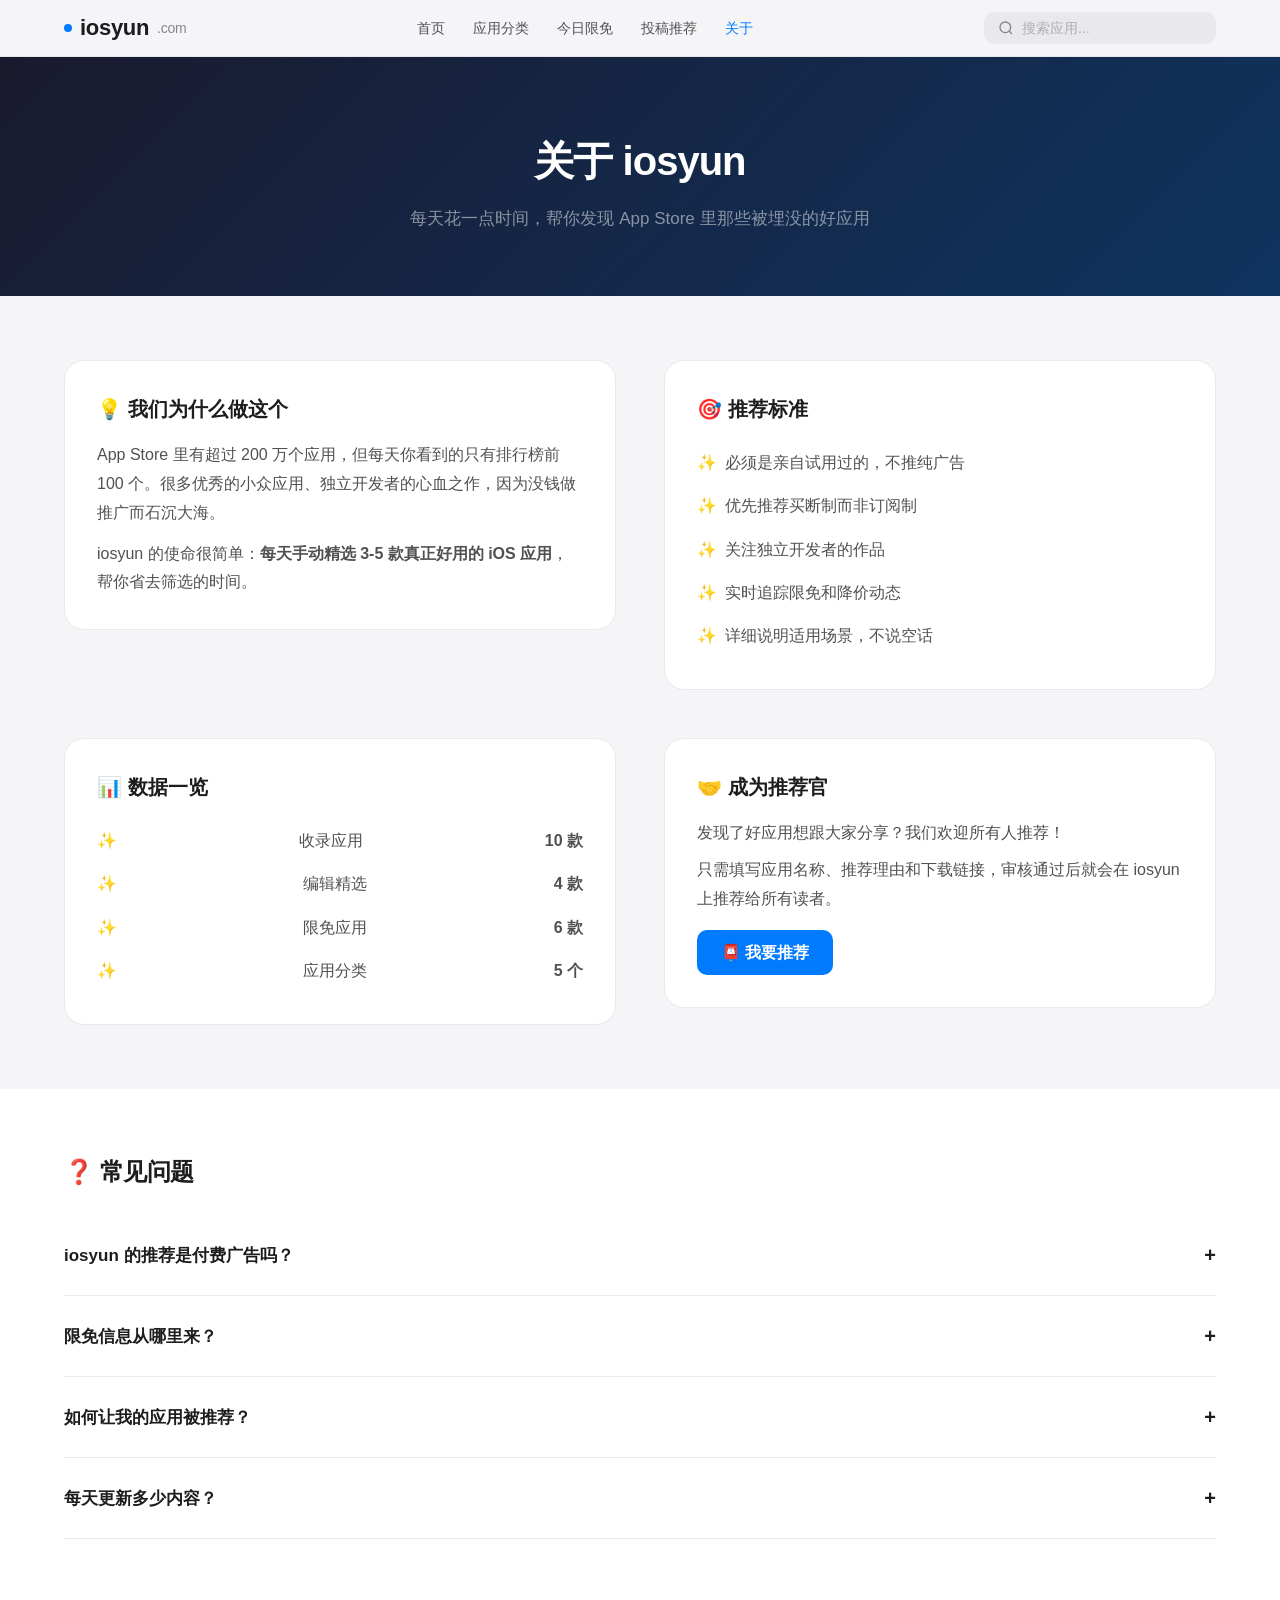
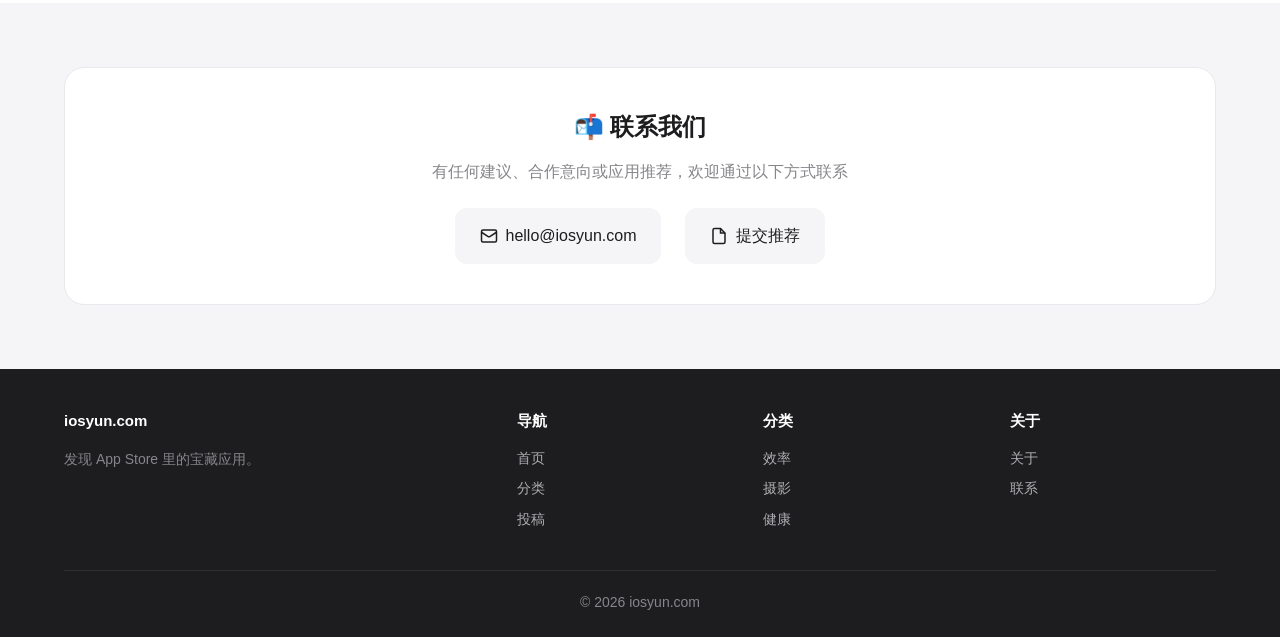
==== about.html @ 85121f59 "v1.0 - iOS应用推荐站上线" ====
<!DOCTYPE html>
<html lang="zh-CN">
<head>
<meta charset="UTF-8">
<meta name="viewport" content="width=device-width, initial-scale=1.0">
<title>关于我们 | iosyun</title>
<meta name="description" content="了解 iosyun - 你的 iOS 应用发现平台">
<meta name="keywords" content="关于iosyun,iOS应用推荐平台,应用发现,iOSyun团队">
<meta property="og:title" content="关于我们 | iosyun">
<meta property="og:description" content="了解 iosyun - 你的 iOS 应用发现平台">
<meta property="og:type" content="website">
<meta property="og:url" content="https://iosyun.com/about.html">
<meta property="og:site_name" content="iosyun">
<meta property="og:locale" content="zh_CN">
<meta name="twitter:card" content="summary">
<meta name="twitter:title" content="关于我们 | iosyun">
<meta name="twitter:description" content="了解 iosyun - 你的 iOS 应用发现平台">
<link rel="canonical" href="https://iosyun.com/about.html">
<link rel="stylesheet" href="css/style.css">
<script type="application/ld+json">
{"@context":"https://schema.org","@type":"Organization","name":"iosyun","url":"https://iosyun.com/","description":"iOS 应用发现平台，每日精选推荐优质应用。","foundingDate":"2026"}
</script>
<style>
.about-hero { background:linear-gradient(135deg,#1a1a2e,#0f3460); color:#fff; padding:72px 0 64px; text-align:center; }
.about-hero h1 { font-size:40px; font-weight:800; letter-spacing:-1px; margin-bottom:12px; }
.about-hero p { color:rgba(255,255,255,.5); font-size:17px; max-width:560px; margin:0 auto; }
.about-content { padding:64px 0; }
.about-grid { display:grid; grid-template-columns:1fr 1fr; gap:48px; align-items:start; }
.about-card { background:#fff; border-radius:var(--radius-lg); padding:32px; border:1px solid var(--gray-100); }
.about-card h3 { font-size:20px; font-weight:700; margin-bottom:16px; display:flex; align-items:center; gap:10px; }
.about-card p { color:var(--gray-700); line-height:1.8; }
.about-card ul { list-style:none; padding:0; }
.about-card li { padding:8px 0; color:var(--gray-700); line-height:1.7; display:flex; align-items:flex-start; gap:8px; }
.about-card li::before { content:'✨'; flex-shrink:0; }
.faq-section { background:#fff; padding:64px 0; }
.faq-item { border-bottom:1px solid var(--gray-100); padding:24px 0; cursor:pointer; }
.faq-item h4 { font-size:17px; font-weight:600; display:flex; justify-content:space-between; align-items:center; }
.faq-item h4 .icon { font-size:20px; transition:transform .3s; }
.faq-item.open h4 .icon { transform:rotate(45deg); }
.faq-item .answer { max-height:0; overflow:hidden; transition:max-height .3s,padding .3s; }
.faq-item.open .answer { max-height:300px; padding-top:12px; }
.faq-item .answer p { color:var(--gray-700); line-height:1.8; }
#contact { scroll-margin-top:80px; }
.contact-section { padding:64px 0; }
.contact-card { background:#fff; border-radius:var(--radius-lg); padding:40px; text-align:center; border:1px solid var(--gray-100); }
.contact-card h3 { font-size:24px; font-weight:700; margin-bottom:12px; }
.contact-card p { color:var(--gray-500); margin-bottom:24px; }
.contact-links { display:flex; justify-content:center; gap:24px; flex-wrap:wrap; }
.contact-link { display:flex; align-items:center; gap:8px; background:var(--gray-50); padding:14px 24px; border-radius:12px; font-weight:500; transition:all var(--transition); border:1px solid transparent; }
.contact-link:hover { background:#fff; border-color:var(--blue); color:var(--blue); }
@media (max-width:768px) { .about-grid { grid-template-columns:1fr; } }
</style>
</head>
<body>

<nav class="navbar">
  <div class="container">
    <a href="index.html" class="nav-logo"><span class="dot"></span>iosyun<span>.com</span></a>
    <ul class="nav-links">
      <li><a href="index.html">首页</a></li>
      <li><a href="category.html">应用分类</a></li>
      <li><a href="category.html?filter=free">今日限免</a></li>
      <li><a href="submit.html">投稿推荐</a></li>
      <li><a href="about.html" class="active">关于</a></li>
    </ul>
    <div class="nav-search">
      <svg viewBox="0 0 24 24" fill="none" stroke="currentColor" stroke-width="2"><circle cx="11" cy="11" r="8"/><path d="m21 21-4.35-4.35"/></svg>
      <input type="text" id="navSearch" placeholder="搜索应用...">
    </div>
    <button class="nav-mobile" style="background:none;font-size:24px;cursor:pointer;">☰</button>
  </div>
</nav>

<section class="about-hero">
  <div class="container">
    <h1>关于 iosyun</h1>
    <p>每天花一点时间，帮你发现 App Store 里那些被埋没的好应用</p>
  </div>
</section>

<section class="about-content">
  <div class="container">
    <div class="about-grid">
      <div class="about-card">
        <h3>💡 我们为什么做这个</h3>
        <p>App Store 里有超过 200 万个应用，但每天你看到的只有排行榜前 100 个。很多优秀的小众应用、独立开发者的心血之作，因为没钱做推广而石沉大海。</p>
        <p style="margin-top:12px;">iosyun 的使命很简单：<strong>每天手动精选 3-5 款真正好用的 iOS 应用</strong>，帮你省去筛选的时间。</p>
      </div>
      <div class="about-card">
        <h3>🎯 推荐标准</h3>
        <ul>
          <li>必须是亲自试用过的，不推纯广告</li>
          <li>优先推荐买断制而非订阅制</li>
          <li>关注独立开发者的作品</li>
          <li>实时追踪限免和降价动态</li>
          <li>详细说明适用场景，不说空话</li>
        </ul>
      </div>
      <div class="about-card">
        <h3>📊 数据一览</h3>
        <ul id="aboutStats" style="list-style:none;">
          <li style="display:flex;justify-content:space-between;"><span>收录应用</span><strong id="asApps">-</strong></li>
          <li style="display:flex;justify-content:space-between;"><span>编辑精选</span><strong id="asFeatured">-</strong></li>
          <li style="display:flex;justify-content:space-between;"><span>限免应用</span><strong id="asFree">-</strong></li>
          <li style="display:flex;justify-content:space-between;"><span>应用分类</span><strong id="asCats">-</strong></li>
        </ul>
      </div>
      <div class="about-card">
        <h3>🤝 成为推荐官</h3>
        <p>发现了好应用想跟大家分享？我们欢迎所有人推荐！</p>
        <p style="margin-top:8px;">只需填写应用名称、推荐理由和下载链接，审核通过后就会在 iosyun 上推荐给所有读者。</p>
        <a href="submit.html" style="display:inline-block;margin-top:16px;background:var(--blue);color:#fff;padding:10px 24px;border-radius:10px;font-weight:600;">📮 我要推荐</a>
      </div>
    </div>
  </div>
</section>

<section class="faq-section">
  <div class="container">
    <div class="section-header"><h2>❓ 常见问题</h2></div>
    <div class="faq-item" onclick="this.classList.toggle('open')">
      <h4>iosyun 的推荐是付费广告吗？<span class="icon">+</span></h4>
      <div class="answer"><p>不是。所有推荐都基于编辑真实体验和筛选。如果哪天接了付费推广，我们会明确标注"广告"。目前我们主要通过 App Store 联盟佣金获得收入。</p></div>
    </div>
    <div class="faq-item" onclick="this.classList.toggle('open')">
      <h4>限免信息从哪里来？<span class="icon">+</span></h4>
      <div class="answer"><p>我们每日监控多个数据源，包括 App Store 价格变动、开发者公告、以及社区的限免分享。确认限免真实有效后才会推荐。</p></div>
    </div>
    <div class="faq-item" onclick="this.classList.toggle('open')">
      <h4>如何让我的应用被推荐？<span class="icon">+</span></h4>
      <div class="answer"><p>请通过 <a href="submit.html" style="color:var(--blue);">投稿推荐</a> 页面提交你的应用。或者直接联系我们。推荐基于应用质量，不收取费用。</p></div>
    </div>
    <div class="faq-item" onclick="this.classList.toggle('open')">
      <h4>每天更新多少内容？<span class="icon">+</span></h4>
      <div class="answer"><p>每日更新 3-5 款应用推荐，限免信息实时追踪。我们坚持"少而精"的原则，不做信息轰炸。</p></div>
    </div>
  </div>
</section>

<section class="contact-section" id="contact">
  <div class="container">
    <div class="contact-card">
      <h3>📬 联系我们</h3>
      <p>有任何建议、合作意向或应用推荐，欢迎通过以下方式联系</p>
      <div class="contact-links">
        <a href="mailto:hello@iosyun.com" class="contact-link">
          <svg width="18" height="18" viewBox="0 0 24 24" fill="none" stroke="currentColor" stroke-width="2"><rect x="2" y="4" width="20" height="16" rx="2"/><path d="m22 7-8.97 5.7a1.94 1.94 0 0 1-2.06 0L2 7"/></svg>
          hello@iosyun.com
        </a>
        <a href="submit.html" class="contact-link">
          <svg width="18" height="18" viewBox="0 0 24 24" fill="none" stroke="currentColor" stroke-width="2"><path d="M14 2H6a2 2 0 0 0-2 2v16a2 2 0 0 0 2 2h12a2 2 0 0 0 2-2V8z"/><polyline points="14 2 14 8 20 8"/></svg>
          提交推荐
        </a>
      </div>
    </div>
  </div>
</section>

<footer class="footer">
  <div class="container">
    <div class="footer-grid">
      <div><h4>iosyun.com</h4><p style="color:var(--gray-500);line-height:1.8;">发现 App Store 里的宝藏应用。</p></div>
      <div><h4>导航</h4><ul><li><a href="index.html">首页</a></li><li><a href="category.html">分类</a></li><li><a href="submit.html">投稿</a></li></ul></div>
      <div><h4>分类</h4><ul><li><a href="category.html?cat=效率">效率</a></li><li><a href="category.html?cat=摄影">摄影</a></li><li><a href="category.html?cat=健康">健康</a></li></ul></div>
      <div><h4>关于</h4><ul><li><a href="about.html">关于</a></li><li><a href="about.html#contact">联系</a></li></ul></div>
    </div>
    <div class="footer-bottom">&copy; 2026 iosyun.com</div>
  </div>
</footer>

<script src="js/data.js"></script>
<script src="js/main.js"></script>
<script>
document.addEventListener('DOMContentLoaded', () => {
  const apps = loadApps();
  const cats = [...new Set(apps.map(a => a.category))];
  document.getElementById('asApps').textContent = apps.length + ' 款';
  document.getElementById('asFeatured').textContent = apps.filter(a => a.featured).length + ' 款';
  document.getElementById('asFree').textContent = apps.filter(a => a.isFree || a.price === '免费').length + ' 款';
  document.getElementById('asCats').textContent = cats.length + ' 个';
});
</script>
</body>
</html>
---- css/style.css ----
/* === Reset & Base === */
*, *::before, *::after { box-sizing: border-box; margin: 0; padding: 0; }

:root {
  --blue: #007AFF;
  --blue-dark: #0056CC;
  --red: #FF3B30;
  --orange: #FF9500;
  --green: #34C759;
  --gray-50: #f5f5f7;
  --gray-100: #e8e8ed;
  --gray-200: #d2d2d7;
  --gray-300: #aeaeb2;
  --gray-500: #86868b;
  --gray-700: #515154;
  --gray-900: #1d1d1f;
  --radius-sm: 10px;
  --radius: 16px;
  --radius-lg: 20px;
  --shadow-sm: 0 1px 3px rgba(0,0,0,.06);
  --shadow: 0 4px 16px rgba(0,0,0,.08);
  --shadow-lg: 0 12px 40px rgba(0,0,0,.12);
  --transition: .25s cubic-bezier(.4,0,.2,1);
}

html { scroll-behavior: smooth; }

body {
  font-family: -apple-system, BlinkMacSystemFont, "SF Pro Display", "Segoe UI", Roboto, sans-serif;
  color: var(--gray-900);
  background: var(--gray-50);
  line-height: 1.6;
  -webkit-font-smoothing: antialiased;
}

a { color: inherit; text-decoration: none; }
img { max-width: 100%; display: block; }
button { font-family: inherit; cursor: pointer; border: none; outline: none; }

.container { max-width: 1200px; margin: 0 auto; padding: 0 24px; }

/* === Navbar === */
.navbar {
  position: sticky; top: 0; z-index: 100;
  background: rgba(245,245,247,.85);
  backdrop-filter: saturate(180%) blur(20px);
  -webkit-backdrop-filter: saturate(180%) blur(20px);
  border-bottom: 1px solid rgba(0,0,0,.06);
}
.navbar .container {
  display: flex; align-items: center; justify-content: space-between;
  height: 56px;
}
.nav-logo {
  font-size: 22px; font-weight: 700; letter-spacing: -.3px;
  display: flex; align-items: center; gap: 8px;
}
.nav-logo .dot { width: 8px; height: 8px; background: var(--blue); border-radius: 50%; }
.nav-logo span:last-child { color: var(--gray-500); font-weight: 400; font-size: 14px; }
.nav-links { display: flex; gap: 28px; list-style: none; }
.nav-links a { font-size: 14px; font-weight: 500; color: var(--gray-700); transition: color var(--transition); padding: 4px 0; }
.nav-links a:hover, .nav-links a.active { color: var(--blue); }
.nav-search {
  display: flex; align-items: center; gap: 8px;
  background: var(--gray-100); border-radius: 10px;
  padding: 8px 14px; transition: all var(--transition);
}
.nav-search:focus-within { background: #fff; box-shadow: 0 0 0 3px rgba(0,122,255,.15); }
.nav-search svg { width: 16px; height: 16px; color: var(--gray-500); flex-shrink: 0; }
.nav-search input {
  border: none; outline: none; background: transparent;
  font-size: 14px; width: 180px; color: var(--gray-900);
}
.nav-search input::placeholder { color: var(--gray-300); }
.nav-mobile { display: none; }

.nav-links.show {
  display: flex !important; flex-direction: column;
  position: absolute; top: 56px; left: 0; right: 0;
  background: rgba(245,245,247,.98);
  backdrop-filter: blur(20px);
  -webkit-backdrop-filter: blur(20px);
  padding: 16px 24px; gap: 8px;
  border-bottom: 1px solid rgba(0,0,0,.06);
  z-index: 99;
}
.nav-links.show a { padding: 10px 0; font-size: 16px; }

@media (max-width: 768px) {
  .nav-links:not(.show), .nav-search { display: none; }
  .nav-mobile { display: block; }
  .navbar .container { height: 52px; }
}

/* === Hero === */
.hero {
  background: linear-gradient(135deg, #1a1a2e 0%, #16213e 40%, #0f3460 100%);
  color: #fff; padding: 72px 0 80px; text-align: center; position: relative;
  overflow: hidden;
}
.hero::before {
  content: ''; position: absolute; top: -50%; right: -20%;
  width: 500px; height: 500px;
  background: radial-gradient(circle, rgba(0,122,255,.25) 0%, transparent 70%);
  border-radius: 50%;
}
.hero::after {
  content: ''; position: absolute; bottom: -30%; left: -10%;
  width: 400px; height: 400px;
  background: radial-gradient(circle, rgba(52,199,89,.15) 0%, transparent 70%);
  border-radius: 50%;
}
.hero .container { position: relative; z-index: 1; }
.hero-badge {
  display: inline-block; background: rgba(255,255,255,.12);
  border: 1px solid rgba(255,255,255,.15);
  border-radius: 50px; padding: 6px 18px; font-size: 13px;
  color: rgba(255,255,255,.8); margin-bottom: 24px;
  backdrop-filter: blur(10px);
}
.hero-badge .pulse { display: inline-block; width: 7px; height: 7px; background: var(--green); border-radius: 50%; margin-right: 6px; animation: pulse 2s infinite; }
@keyframes pulse { 0%,100%{opacity:1} 50%{opacity:.4} }
.hero h1 {
  font-size: 48px; font-weight: 800; letter-spacing: -1.5px;
  line-height: 1.15; margin-bottom: 16px;
}
.hero h1 span { background: linear-gradient(135deg, #60a5fa, #34d399); -webkit-background-clip: text; -webkit-text-fill-color: transparent; }
.hero p { font-size: 18px; color: rgba(255,255,255,.6); margin-bottom: 36px; max-width: 520px; margin-left: auto; margin-right: auto; }
.hero-search {
  display: flex; align-items: center; max-width: 520px; margin: 0 auto;
  background: rgba(255,255,255,.1); border: 1px solid rgba(255,255,255,.15);
  border-radius: 14px; padding: 4px; backdrop-filter: blur(10px);
}
.hero-search input {
  flex: 1; border: none; outline: none; background: transparent;
  padding: 12px 18px; color: #fff; font-size: 15px;
}
.hero-search input::placeholder { color: rgba(255,255,255,.4); }
.hero-search button {
  background: var(--blue); color: #fff; border-radius: 11px;
  padding: 10px 24px; font-size: 14px; font-weight: 600;
  transition: background var(--transition);
}
.hero-search button:hover { background: var(--blue-dark); }
.hero-stats { display: flex; justify-content: center; gap: 60px; margin-top: 40px; }
.hero-stat { text-align: center; }
.hero-stat .num { font-size: 28px; font-weight: 700; }
.hero-stat .label { font-size: 13px; color: rgba(255,255,255,.5); margin-top: 4px; }
@media (max-width: 768px) {
  .hero { padding: 48px 0 56px; }
  .hero h1 { font-size: 32px; }
  .hero p { font-size: 15px; }
  .hero-stats { gap: 32px; }
  .hero-stat .num { font-size: 22px; }
}

/* === Section Header === */
.section-header {
  display: flex; align-items: center; justify-content: space-between;
  margin-bottom: 24px;
}
.section-header h2 { font-size: 24px; font-weight: 700; letter-spacing: -.5px; }
.section-header a {
  font-size: 14px; color: var(--blue); font-weight: 500;
  display: flex; align-items: center; gap: 4px;
}
.section-header a:hover { text-decoration: underline; }

/* === Section Spacing === */
.section { padding: 56px 0; }
.section:nth-child(even) { background: #fff; }

/* === Category Chips === */
.categories {
  display: flex; flex-wrap: wrap; gap: 10px; margin-bottom: 8px;
}
.cat-chip {
  padding: 10px 20px; border-radius: 50px; font-size: 14px; font-weight: 500;
  border: 1px solid var(--gray-200); background: #fff; color: var(--gray-700);
  transition: all var(--transition); white-space: nowrap;
}
.cat-chip:hover, .cat-chip.active {
  background: var(--blue); color: #fff; border-color: var(--blue);
}
.cat-chip .emoji { margin-right: 4px; }
@media (max-width: 768px) {
  .categories { flex-wrap: nowrap; overflow-x: auto; -webkit-overflow-scrolling: touch; padding-bottom: 12px; gap: 8px; }
  .cat-chip { flex-shrink: 0; font-size: 13px; padding: 8px 16px; }
  .categories::-webkit-scrollbar { display: none; }
}

/* === App Card Grid === */
.app-grid {
  display: grid;
  grid-template-columns: repeat(4, 1fr);
  gap: 20px;
}
@media (max-width: 1024px) { .app-grid { grid-template-columns: repeat(3, 1fr); } }
@media (max-width: 768px) { .app-grid { grid-template-columns: repeat(2, 1fr); gap: 14px; } }
@media (max-width: 480px) { .app-grid { grid-template-columns: 1fr; } }

/* === App Card === */
.app-card {
  background: #fff; border-radius: var(--radius);
  padding: 20px; transition: all var(--transition);
  border: 1px solid transparent;
  cursor: pointer; position: relative; overflow: hidden;
}
.app-card:hover {
  transform: translateY(-4px);
  box-shadow: var(--shadow-lg);
  border-color: var(--gray-100);
}
.app-card .badge {
  position: absolute; top: 16px; right: 16px;
  font-size: 11px; font-weight: 700; padding: 4px 10px;
  border-radius: 6px; text-transform: uppercase; letter-spacing: .5px;
}
.badge-free { background: #d4f5dd; color: #1a7f37; }
.badge-off { background: #ffe0d4; color: #c0392b; }
.badge-hot { background: #ffe7cc; color: #b35900; }
.app-icon-placeholder {
  margin-bottom: 14px;
}
.app-icon-img {
  margin-bottom: 14px;
  object-fit: cover;
}
.card-title { font-size: 16px; font-weight: 600; margin-bottom: 4px; }
.card-category { font-size: 13px; color: var(--gray-500); margin-bottom: 8px; }
.card-meta { display: flex; align-items: center; gap: 12px; }
.card-price { font-size: 15px; font-weight: 700; color: var(--gray-900); }
.card-price.free { color: var(--green); }
.card-original { font-size: 13px; color: var(--gray-300); text-decoration: line-through; }
.card-rating { display: flex; align-items: center; gap: 4px; font-size: 13px; color: var(--orange); }
.card-rating svg { width: 14px; height: 14px; }

/* === Featured Carousel === */
.featured-row {
  display: grid; grid-template-columns: 1fr 1fr; gap: 20px;
}
.featured-card {
  background: #fff; border-radius: var(--radius-lg); overflow: hidden;
  display: flex; cursor: pointer; transition: all var(--transition);
  border: 1px solid var(--gray-100);
}
.featured-card:hover { transform: translateY(-3px); box-shadow: var(--shadow-lg); }
.featured-card .fc-img {
  width: 180px; min-height: 200px; flex-shrink: 0;
  display: flex; align-items: center; justify-content: center;
}
.gradient-1 { background: linear-gradient(135deg, #667eea, #764ba2) !important; }
.gradient-2 { background: linear-gradient(135deg, #f093fb, #f5576c) !important; }
.featured-card .fc-content { padding: 24px; display: flex; flex-direction: column; justify-content: center; }
.featured-card .fc-tag { font-size: 12px; font-weight: 600; color: var(--blue); text-transform: uppercase; letter-spacing: 1px; margin-bottom: 8px; }
.featured-card .fc-title { font-size: 20px; font-weight: 700; margin-bottom: 6px; }
.featured-card .fc-desc { font-size: 14px; color: var(--gray-500); line-height: 1.5; }
@media (max-width: 768px) {
  .featured-row { grid-template-columns: 1fr; }
  .featured-card .fc-img { width: 120px; min-height: 140px; }
  .featured-card .fc-title { font-size: 16px; }
}

/* === Free Today Banner === */
.free-banner {
  background: linear-gradient(135deg, #34C759, #30b350);
  border-radius: var(--radius-lg); padding: 28px 32px;
  color: #fff; display: flex; align-items: center; justify-content: space-between;
  margin-bottom: 32px;
}
.free-banner .fb-info h3 { font-size: 22px; font-weight: 700; margin-bottom: 4px; }
.free-banner .fb-info p { font-size: 14px; opacity: .85; }
.free-banner .fb-timer {
  background: rgba(255,255,255,.2); border-radius: 12px;
  padding: 14px 24px; font-size: 14px; text-align: center;
  backdrop-filter: blur(10px);
}
.free-banner .fb-timer .time { font-size: 28px; font-weight: 800; letter-spacing: 1px; }
@media (max-width: 768px) {
  .free-banner { flex-direction: column; text-align: center; gap: 16px; }
}

/* === Category Page === */
.page-hero {
  background: linear-gradient(135deg, #1a1a2e, #16213e);
  color: #fff; padding: 48px 0; text-align: center;
}
.page-hero h1 { font-size: 36px; font-weight: 800; letter-spacing: -1px; }
.page-hero p { color: rgba(255,255,255,.5); font-size: 15px; margin-top: 8px; }
.filter-bar {
  display: flex; gap: 12px; align-items: center; flex-wrap: wrap;
  margin-bottom: 32px;
}
.filter-bar select {
  padding: 10px 16px; border-radius: 10px; border: 1px solid var(--gray-200);
  font-size: 14px; background: #fff; color: var(--gray-900);
  appearance: none; padding-right: 36px;
  background-image: url("data:image/svg+xml,%3Csvg width='12' height='8' viewBox='0 0 12 8'%3E%3Cpath d='M1 1l5 5 5-5' stroke='%2386868b' stroke-width='1.5' fill='none'/%3E%3C/svg%3E");
  background-repeat: no-repeat; background-position: right 12px center;
  cursor: pointer;
}

/* === Detail Page === */
.detail-hero {
  background: linear-gradient(135deg, #1a1a2e 0%, #16213e 50%, #0f3460 100%);
  color: #fff; padding: 56px 0 64px;
}
.breadcrumb { font-size: 13px; color: rgba(255,255,255,.5); margin-bottom: 32px; }
.breadcrumb a { color: rgba(255,255,255,.7); }
.breadcrumb a:hover { color: #fff; }
.breadcrumb span { margin: 0 8px; }
.detail-header { display: flex; gap: 28px; align-items: flex-start; }
.detail-info { flex: 1; }
.detail-info h1 { font-size: 32px; font-weight: 800; letter-spacing: -1px; margin-bottom: 4px; }
.detail-info .dev { font-size: 14px; color: rgba(255,255,255,.5); margin-bottom: 14px; }
.detail-meta { display: flex; gap: 24px; flex-wrap: wrap; }
.detail-meta-item { display: flex; align-items: center; gap: 6px; font-size: 14px; color: rgba(255,255,255,.7); }
.detail-meta-item svg { width: 16px; height: 16px; opacity: .7; }
.detail-price-box {
  background: rgba(255,255,255,.1); border: 1px solid rgba(255,255,255,.15);
  border-radius: var(--radius); padding: 16px 24px; text-align: center;
  backdrop-filter: blur(10px); flex-shrink: 0; min-width: 120px;
}
.detail-price-box .price { font-size: 28px; font-weight: 800; }
.detail-price-box .price.free { color: var(--green); }
.detail-price-box .original { font-size: 14px; color: rgba(255,255,255,.4); text-decoration: line-through; }
.detail-price-box .btn-get {
  display: block; margin-top: 12px; background: var(--blue); color: #fff;
  padding: 10px 20px; border-radius: 10px; font-size: 14px; font-weight: 600;
  text-align: center; transition: background var(--transition);
}
.detail-price-box .btn-get:hover { background: var(--blue-dark); }
@media (max-width: 768px) {
  .detail-header { flex-direction: column; align-items: center; text-align: center; }
  .detail-meta { justify-content: center; }
  .detail-info h1 { font-size: 24px; }
  .detail-icon { width: 80px; height: 80px; }
}

/* Screenshots */
.screenshots-section { background: #fff; padding: 48px 0; }
.screenshots { display: flex; gap: 16px; overflow-x: auto; padding-bottom: 12px; -webkit-overflow-scrolling: touch; scroll-snap-type: x mandatory; }
.screenshots::-webkit-scrollbar { display: none; }
.screenshots img {
  width: 260px; border-radius: 16px; scroll-snap-align: start; flex-shrink: 0;
  box-shadow: var(--shadow); transition: transform var(--transition);
}
.screenshots img:hover { transform: scale(1.02); }
@media (max-width: 768px) { .screenshots img { width: 200px; border-radius: 12px; } }

/* Content area */
.content-section { padding: 48px 0; }
.content-grid { display: grid; grid-template-columns: 2fr 1fr; gap: 40px; }
@media (max-width: 768px) { .content-grid { grid-template-columns: 1fr; } }
.content-main h3, .content-side h3 { font-size: 18px; font-weight: 700; margin-bottom: 16px; }
.content-main p { color: var(--gray-700); line-height: 1.8; margin-bottom: 16px; }
.content-side .side-card {
  background: var(--gray-50); border-radius: var(--radius); padding: 20px; margin-bottom: 16px;
}
.side-card .side-row { display: flex; justify-content: space-between; padding: 8px 0; font-size: 14px; border-bottom: 1px solid var(--gray-100); }
.side-card .side-row:last-child { border-bottom: none; }
.side-card .side-label { color: var(--gray-500); }
.side-card .side-value { color: var(--gray-900); font-weight: 500; }

/* === Footer === */
.footer {
  background: var(--gray-900); color: var(--gray-300);
  padding: 40px 0 24px; font-size: 14px;
}
.footer-grid { display: grid; grid-template-columns: 2fr 1fr 1fr 1fr; gap: 40px; margin-bottom: 32px; }
.footer-grid h4 { color: #fff; font-size: 15px; margin-bottom: 14px; }
.footer-grid ul { list-style: none; }
.footer-grid li { margin-bottom: 8px; }
.footer-grid a { color: var(--gray-300); transition: color var(--transition); }
.footer-grid a:hover { color: #fff; }
.footer-bottom { border-top: 1px solid rgba(255,255,255,.08); padding-top: 20px; text-align: center; color: var(--gray-500); }
@media (max-width: 768px) {
  .footer-grid { grid-template-columns: 1fr 1fr; gap: 24px; }
}

/* === Skeleton Loading === */
@keyframes shimmer {
  0% { background-position: -200px 0; }
  100% { background-position: calc(200px + 100%) 0; }
}
.skeleton {
  background: linear-gradient(90deg, var(--gray-100) 25%, var(--gray-50) 50%, var(--gray-100) 75%);
  background-size: 200px 100%; animation: shimmer 1.5s infinite; border-radius: 8px;
}

/* === Toast === */
.toast {
  position: fixed; bottom: 32px; left: 50%; transform: translateX(-50%);
  background: var(--gray-900); color: #fff; padding: 12px 24px;
  border-radius: 12px; font-size: 14px; font-weight: 500;
  z-index: 1000; opacity: 0; transition: opacity var(--transition);
  pointer-events: none;
}
.toast.show { opacity: 1; }

/* === Back to top === */
.back-to-top {
  position: fixed; bottom: 32px; right: 32px;
  width: 44px; height: 44px; border-radius: 50%;
  background: var(--blue); color: #fff; display: flex; align-items: center; justify-content: center;
  box-shadow: var(--shadow-lg); opacity: 0; visibility: hidden;
  transition: all var(--transition); z-index: 99;
}
.back-to-top.visible { opacity: 1; visibility: visible; }
.back-to-top:hover { background: var(--blue-dark); transform: translateY(-2px); }
.back-to-top svg { width: 18px; height: 18px; }

/* === Tag === */
.tag { display: inline-block; padding: 3px 10px; background: var(--gray-100); border-radius: 6px; font-size: 12px; color: var(--gray-700); margin: 2px; }

/* === Pagination === */
.pagination { display: flex; justify-content: center; gap: 8px; margin-top: 40px; }
.pagination button {
  width: 40px; height: 40px; border-radius: 10px; font-size: 14px; font-weight: 500;
  background: #fff; border: 1px solid var(--gray-200); color: var(--gray-700);
  transition: all var(--transition);
}
.pagination button.active { background: var(--blue); color: #fff; border-color: var(--blue); }
.pagination button:hover:not(.active) { border-color: var(--blue); color: var(--blue); }
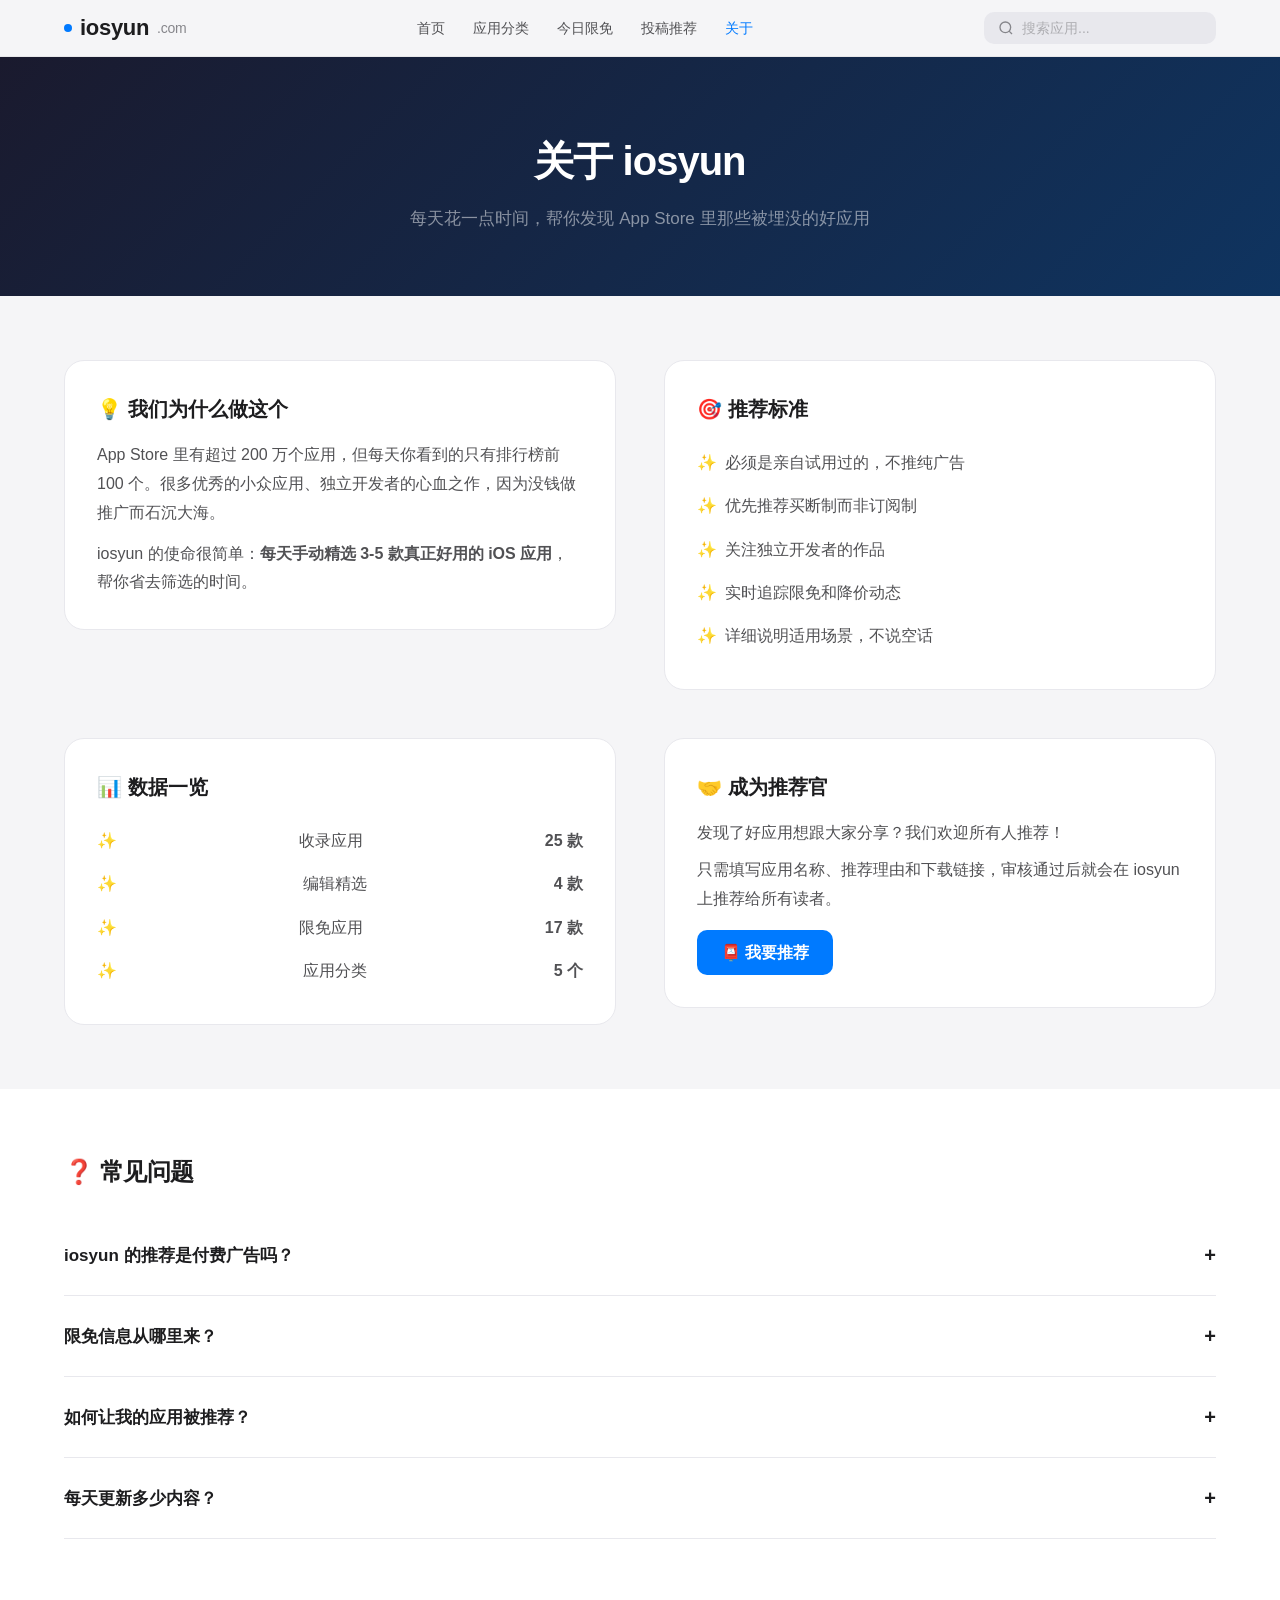
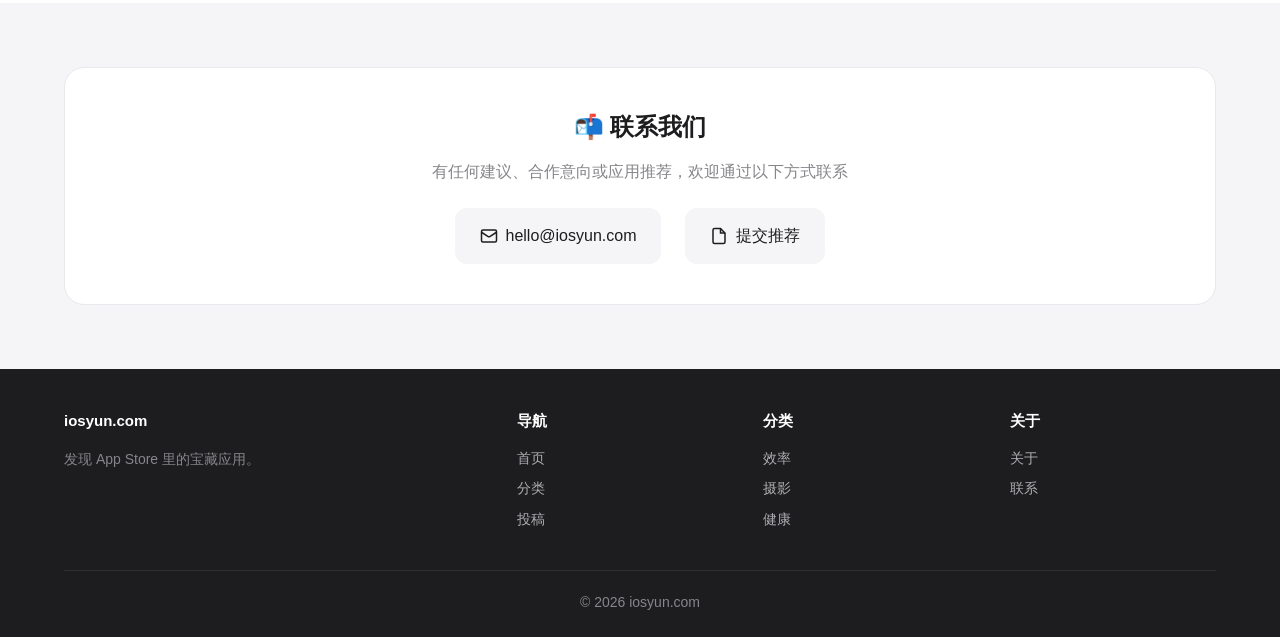
==== commit 3b08a23b: "fix: 隐藏URL中的index.html，统一用./" ====
--- a/about.html
+++ b/about.html
@@ -55,9 +55,9 @@
 
 <nav class="navbar">
   <div class="container">
-    <a href="index.html" class="nav-logo"><span class="dot"></span>iosyun<span>.com</span></a>
+    <a href="./" class="nav-logo"><span class="dot"></span>iosyun<span>.com</span></a>
     <ul class="nav-links">
-      <li><a href="index.html">首页</a></li>
+      <li><a href="./">首页</a></li>
       <li><a href="category.html">应用分类</a></li>
       <li><a href="category.html?filter=free">今日限免</a></li>
       <li><a href="submit.html">投稿推荐</a></li>
@@ -160,7 +160,7 @@
   <div class="container">
     <div class="footer-grid">
       <div><h4>iosyun.com</h4><p style="color:var(--gray-500);line-height:1.8;">发现 App Store 里的宝藏应用。</p></div>
-      <div><h4>导航</h4><ul><li><a href="index.html">首页</a></li><li><a href="category.html">分类</a></li><li><a href="submit.html">投稿</a></li></ul></div>
+      <div><h4>导航</h4><ul><li><a href="./">首页</a></li><li><a href="category.html">分类</a></li><li><a href="submit.html">投稿</a></li></ul></div>
       <div><h4>分类</h4><ul><li><a href="category.html?cat=效率">效率</a></li><li><a href="category.html?cat=摄影">摄影</a></li><li><a href="category.html?cat=健康">健康</a></li></ul></div>
       <div><h4>关于</h4><ul><li><a href="about.html">关于</a></li><li><a href="about.html#contact">联系</a></li></ul></div>
     </div>
